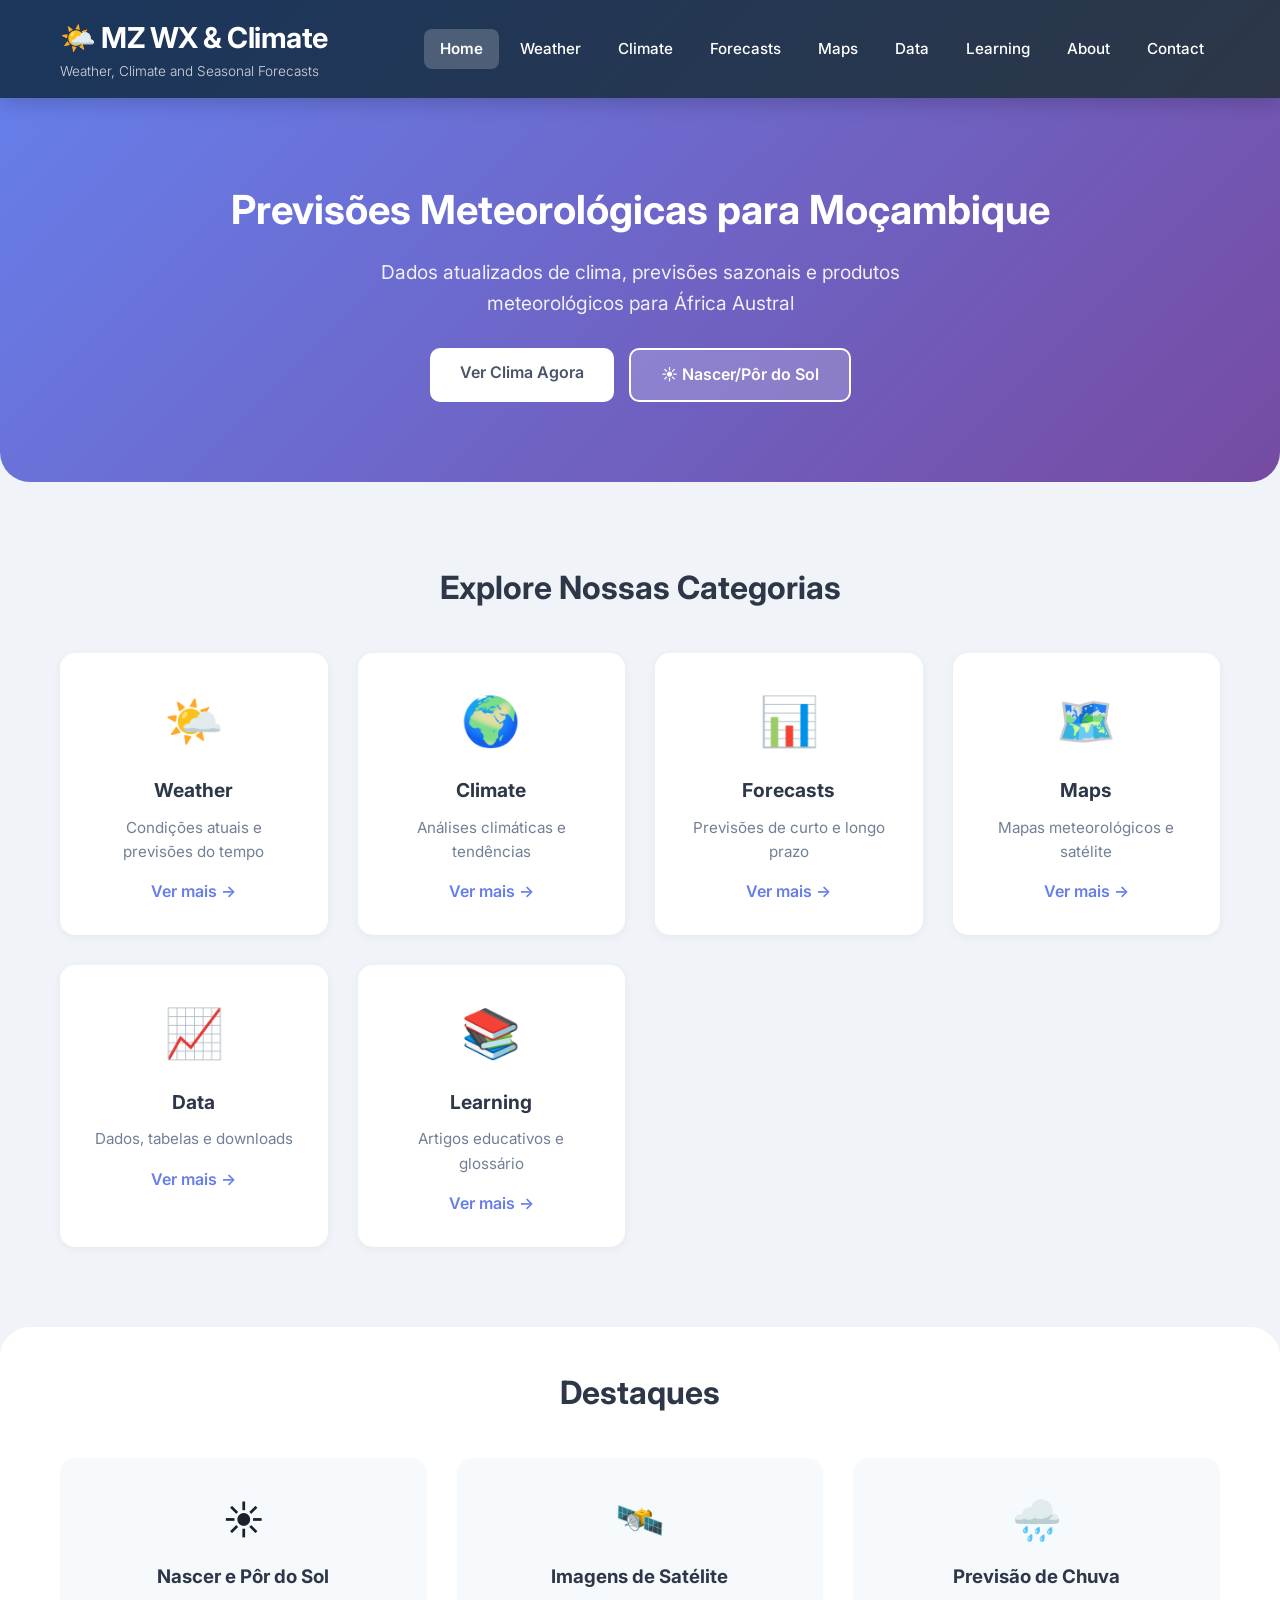
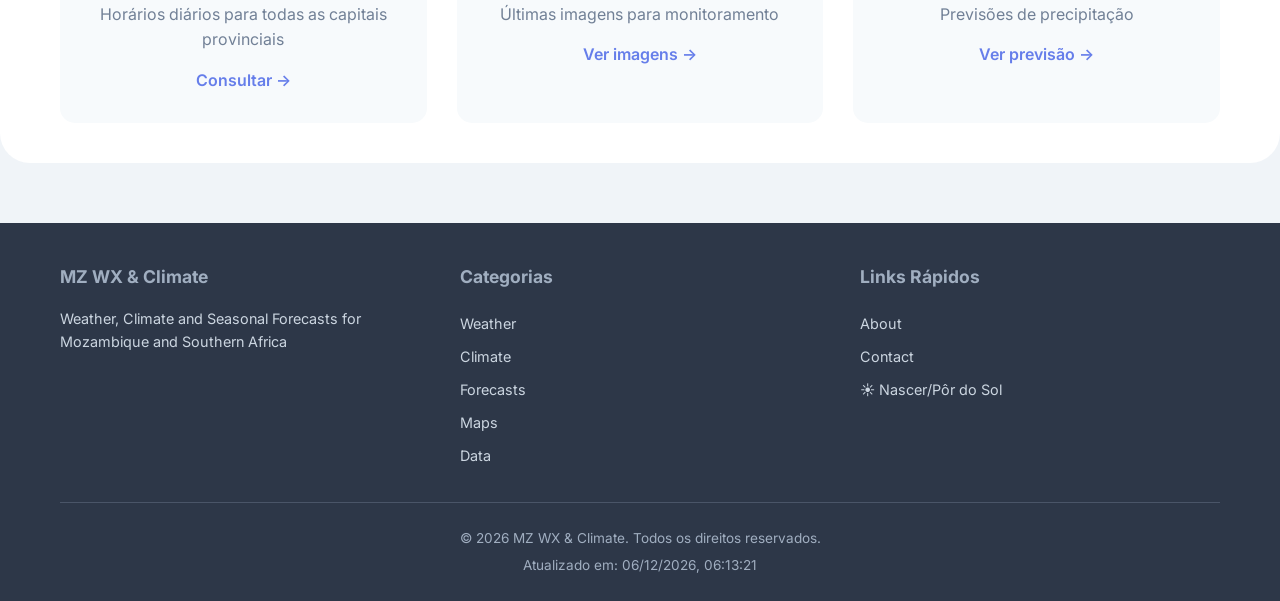
==== index.html @ d3ca43d7 "Initial website" ====
<!DOCTYPE html>
<html lang="pt">
<head>
    <meta charset="UTF-8">
    <meta name="viewport" content="width=device-width, initial-scale=1.0">
    <title>MZ WX & Climate - Home</title>
    <link rel="stylesheet" href="assets/css/style.css">
    <link href="https://fonts.googleapis.com/css2?family=Inter:wght@300;400;600;700&display=swap" rel="stylesheet">
</head>
<body>
    <header class="site-header">
        <div class="container">
            <div class="header-content">
                <div class="logo">
                    <h1>🌤️ MZ WX & Climate</h1>
                    <span class="tagline">Weather, Climate and Seasonal Forecasts</span>
                </div>
                <nav class="main-nav">
                    <ul>
                        <li><a href="index.html" class="active">Home</a></li>
                        <li><a href="weather/">Weather</a></li>
                        <li><a href="climate/">Climate</a></li>
                        <li><a href="forecasts/">Forecasts</a></li>
                        <li><a href="maps/">Maps</a></li>
                        <li><a href="data/">Data</a></li>
                        <li><a href="learning/">Learning</a></li>
                        <li><a href="about/">About</a></li>
                        <li><a href="contact/">Contact</a></li>
                    </ul>
                </nav>
            </div>
        </div>
    </header>

    <main>
        <section class="hero">
            <div class="container">
                <div class="hero-content">
                    <h2>Previsões Meteorológicas para Moçambique</h2>
                    <p>Dados atualizados de clima, previsões sazonais e produtos meteorológicos para África Austral</p>
                    <div class="hero-buttons">
                        <a href="weather/" class="btn-primary">Ver Clima Agora</a>
                        <a href="astronomy/sun.html" class="btn-secondary">☀️ Nascer/Pôr do Sol</a>
                    </div>
                </div>
            </div>
        </section>

        <section class="features">
            <div class="container">
                <h2 class="section-title">Explore Nossas Categorias</h2>
                <div class="features-grid">
                    <div class="feature-card">
                        <div class="feature-icon">🌤️</div>
                        <h3>Weather</h3>
                        <p>Condições atuais e previsões do tempo</p>
                        <a href="weather/" class="feature-link">Ver mais →</a>
                    </div>
                    <div class="feature-card">
                        <div class="feature-icon">🌍</div>
                        <h3>Climate</h3>
                        <p>Análises climáticas e tendências</p>
                        <a href="climate/" class="feature-link">Ver mais →</a>
                    </div>
                    <div class="feature-card">
                        <div class="feature-icon">📊</div>
                        <h3>Forecasts</h3>
                        <p>Previsões de curto e longo prazo</p>
                        <a href="forecasts/" class="feature-link">Ver mais →</a>
                    </div>
                    <div class="feature-card">
                        <div class="feature-icon">🗺️</div>
                        <h3>Maps</h3>
                        <p>Mapas meteorológicos e satélite</p>
                        <a href="maps/" class="feature-link">Ver mais →</a>
                    </div>
                    <div class="feature-card">
                        <div class="feature-icon">📈</div>
                        <h3>Data</h3>
                        <p>Dados, tabelas e downloads</p>
                        <a href="data/" class="feature-link">Ver mais →</a>
                    </div>
                    <div class="feature-card">
                        <div class="feature-icon">📚</div>
                        <h3>Learning</h3>
                        <p>Artigos educativos e glossário</p>
                        <a href="learning/" class="feature-link">Ver mais →</a>
                    </div>
                </div>
            </div>
        </section>

        <section class="highlights">
            <div class="container">
                <h2 class="section-title">Destaques</h2>
                <div class="highlights-grid">
                    <div class="highlight-card">
                        <span class="highlight-icon">☀️</span>
                        <h3>Nascer e Pôr do Sol</h3>
                        <p>Horários diários para todas as capitais provinciais</p>
                        <a href="astronomy/sun.html" class="highlight-link">Consultar →</a>
                    </div>
                    <div class="highlight-card">
                        <span class="highlight-icon">🛰️</span>
                        <h3>Imagens de Satélite</h3>
                        <p>Últimas imagens para monitoramento</p>
                        <a href="maps/" class="highlight-link">Ver imagens →</a>
                    </div>
                    <div class="highlight-card">
                        <span class="highlight-icon">🌧️</span>
                        <h3>Previsão de Chuva</h3>
                        <p>Previsões de precipitação</p>
                        <a href="forecasts/" class="highlight-link">Ver previsão →</a>
                    </div>
                </div>
            </div>
        </section>
    </main>

    <footer class="site-footer">
        <div class="container">
            <div class="footer-content">
                <div class="footer-section">
                    <h4>MZ WX & Climate</h4>
                    <p>Weather, Climate and Seasonal Forecasts for Mozambique and Southern Africa</p>
                </div>
                <div class="footer-section">
                    <h4>Categorias</h4>
                    <ul>
                        <li><a href="weather/">Weather</a></li>
                        <li><a href="climate/">Climate</a></li>
                        <li><a href="forecasts/">Forecasts</a></li>
                        <li><a href="maps/">Maps</a></li>
                        <li><a href="data/">Data</a></li>
                    </ul>
                </div>
                <div class="footer-section">
                    <h4>Links Rápidos</h4>
                    <ul>
                        <li><a href="about/">About</a></li>
                        <li><a href="contact/">Contact</a></li>
                        <li><a href="astronomy/sun.html">☀️ Nascer/Pôr do Sol</a></li>
                    </ul>
                </div>
            </div>
            <div class="footer-bottom">
                <p>&copy; 2026 MZ WX & Climate. Todos os direitos reservados.</p>
                <p>Atualizado em: <span id="footer-update"></span></p>
            </div>
        </div>
    </footer>

    <script src="assets/js/main.js"></script>
</body>
</html>
---- assets/css/style.css ----
/* ============================================
   ESTILOS PRINCIPAIS - MZ WX & Climate
   ============================================ */

* {
    margin: 0;
    padding: 0;
    box-sizing: border-box;
}

body {
    font-family: 'Inter', -apple-system, BlinkMacSystemFont, 'Segoe UI', Roboto, sans-serif;
    background: #f0f4f8;
    color: #1a202c;
    line-height: 1.6;
}

.container {
    max-width: 1200px;
    margin: 0 auto;
    padding: 0 20px;
}

a {
    text-decoration: none;
    color: inherit;
}

/* ============================================
   HEADER E NAVEGAÇÃO
   ============================================ */
.site-header {
    background: linear-gradient(135deg, #1a365d 0%, #2d3748 100%);
    color: white;
    padding: 15px 0;
    box-shadow: 0 4px 20px rgba(0,0,0,0.2);
    position: sticky;
    top: 0;
    z-index: 1000;
}

.header-content {
    display: flex;
    justify-content: space-between;
    align-items: center;
    flex-wrap: wrap;
    gap: 20px;
}

.logo h1 {
    font-size: 1.8rem;
    font-weight: 700;
    letter-spacing: -0.5px;
}

.logo .tagline {
    font-size: 0.85rem;
    opacity: 0.8;
    font-weight: 300;
    display: block;
}

.main-nav ul {
    list-style: none;
    display: flex;
    gap: 5px;
    flex-wrap: wrap;
}

.main-nav ul li a {
    padding: 8px 16px;
    border-radius: 8px;
    transition: all 0.3s ease;
    font-weight: 500;
    font-size: 0.95rem;
    display: block;
}

.main-nav ul li a:hover {
    background: rgba(255,255,255,0.15);
}

.main-nav ul li a.active {
    background: rgba(255,255,255,0.2);
    font-weight: 600;
}

/* ============================================
   HERO
   ============================================ */
.hero {
    background: linear-gradient(135deg, #667eea 0%, #764ba2 100%);
    color: white;
    padding: 80px 20px;
    text-align: center;
    border-radius: 0 0 30px 30px;
    margin-bottom: 40px;
}

.hero-content h2 {
    font-size: 2.5rem;
    font-weight: 700;
    margin-bottom: 15px;
}

.hero-content p {
    font-size: 1.2rem;
    opacity: 0.9;
    max-width: 600px;
    margin: 0 auto 30px;
}

.hero-buttons {
    display: flex;
    gap: 15px;
    justify-content: center;
    flex-wrap: wrap;
}

.btn-primary {
    padding: 12px 30px;
    background: white;
    color: #4a5568;
    border-radius: 10px;
    font-weight: 600;
    transition: all 0.3s ease;
    display: inline-block;
}

.btn-primary:hover {
    transform: translateY(-2px);
    box-shadow: 0 10px 30px rgba(0,0,0,0.2);
}

.btn-secondary {
    padding: 12px 30px;
    background: rgba(255,255,255,0.2);
    color: white;
    border: 2px solid white;
    border-radius: 10px;
    font-weight: 600;
    transition: all 0.3s ease;
    display: inline-block;
}

.btn-secondary:hover {
    background: white;
    color: #4a5568;
    transform: translateY(-2px);
}

/* ============================================
   FEATURES / CATEGORIAS
   ============================================ */
.section-title {
    text-align: center;
    font-size: 2rem;
    font-weight: 700;
    color: #2d3748;
    margin-bottom: 40px;
}

.features {
    padding: 40px 0;
}

.features-grid {
    display: grid;
    grid-template-columns: repeat(auto-fit, minmax(250px, 1fr));
    gap: 30px;
}

.feature-card {
    background: white;
    padding: 30px;
    border-radius: 15px;
    box-shadow: 0 2px 10px rgba(0,0,0,0.05);
    transition: all 0.3s ease;
    text-align: center;
}

.feature-card:hover {
    transform: translateY(-5px);
    box-shadow: 0 10px 30px rgba(0,0,0,0.1);
}

.feature-icon {
    font-size: 3rem;
    margin-bottom: 15px;
}

.feature-card h3 {
    font-size: 1.2rem;
    color: #2d3748;
    margin-bottom: 10px;
}

.feature-card p {
    color: #718096;
    font-size: 0.95rem;
    margin-bottom: 15px;
}

.feature-link {
    color: #667eea;
    font-weight: 600;
    transition: all 0.3s ease;
}

.feature-link:hover {
    color: #5a67d8;
}

/* ============================================
   HIGHLIGHTS
   ============================================ */
.highlights {
    padding: 40px 0;
    background: white;
    border-radius: 30px;
    margin: 40px 0;
}

.highlights-grid {
    display: grid;
    grid-template-columns: repeat(auto-fit, minmax(280px, 1fr));
    gap: 30px;
}

.highlight-card {
    text-align: center;
    padding: 30px;
    border-radius: 15px;
    background: #f7fafc;
    transition: all 0.3s ease;
}

.highlight-card:hover {
    background: #edf2f7;
    transform: translateY(-3px);
}

.highlight-icon {
    font-size: 2.5rem;
    display: block;
    margin-bottom: 10px;
}

.highlight-card h3 {
    color: #2d3748;
    margin-bottom: 10px;
}

.highlight-card p {
    color: #718096;
    margin-bottom: 15px;
}

.highlight-link {
    color: #667eea;
    font-weight: 600;
}

.highlight-link:hover {
    color: #5a67d8;
}

/* ============================================
   PAGE HEADER
   ============================================ */
.page-header {
    text-align: center;
    padding: 40px 0;
}

.page-header h1 {
    font-size: 2.5rem;
    color: #2d3748;
    font-weight: 700;
}

.page-header p {
    color: #718096;
    font-size: 1.1rem;
}

/* ============================================
   DATA GRID
   ============================================ */
.data-grid {
    display: grid;
    grid-template-columns: repeat(auto-fit, minmax(300px, 1fr));
    gap: 30px;
    padding: 20px 0;
}

.data-card {
    background: white;
    padding: 30px;
    border-radius: 15px;
    box-shadow: 0 2px 10px rgba(0,0,0,0.05);
    transition: all 0.3s ease;
}

.data-card:hover {
    transform: translateY(-5px);
    box-shadow: 0 10px 30px rgba(0,0,0,0.1);
}

.data-card.featured {
    border: 2px solid #667eea;
    background: linear-gradient(135deg, #f7fafc 0%, #ebf4ff 100%);
}

.data-icon {
    font-size: 2.5rem;
    display: block;
    margin-bottom: 15px;
}

.data-card h2 {
    font-size: 1.3rem;
    color: #2d3748;
    margin-bottom: 10px;
}

.data-card p {
    color: #718096;
    margin-bottom: 15px;
}

.data-features {
    display: flex;
    gap: 10px;
    flex-wrap: wrap;
}

.data-features span {
    background: #ebf4ff;
    color: #4a5568;
    padding: 4px 12px;
    border-radius: 20px;
    font-size: 0.8rem;
    font-weight: 600;
}

/* ============================================
   FOOTER
   ============================================ */
.site-footer {
    background: #2d3748;
    color: white;
    padding: 40px 0 20px;
    margin-top: 60px;
}

.footer-content {
    display: grid;
    grid-template-columns: repeat(auto-fit, minmax(200px, 1fr));
    gap: 40px;
    margin-bottom: 30px;
}

.footer-section h4 {
    font-size: 1.1rem;
    margin-bottom: 15px;
    color: #a0aec0;
}

.footer-section p,
.footer-section li {
    color: #cbd5e0;
    font-size: 0.9rem;
}

.footer-section ul {
    list-style: none;
}

.footer-section ul li {
    padding: 5px 0;
}

.footer-section ul li a:hover {
    color: white;
}

.footer-bottom {
    border-top: 1px solid #4a5568;
    padding-top: 20px;
    text-align: center;
    color: #a0aec0;
    font-size: 0.85rem;
}

.footer-bottom p {
    margin: 5px 0;
}

/* ============================================
   RESPONSIVIDADE
   ============================================ */
@media (max-width: 768px) {
    .header-content {
        flex-direction: column;
        text-align: center;
    }
    
    .main-nav ul {
        justify-content: center;
    }
    
    .main-nav ul li a {
        padding: 6px 12px;
        font-size: 0.85rem;
    }
    
    .hero {
        padding: 50px 20px;
    }
    
    .hero-content h2 {
        font-size: 1.8rem;
    }
    
    .hero-content p {
        font-size: 1rem;
    }
    
    .features-grid {
        grid-template-columns: 1fr;
    }
    
    .highlights-grid {
        grid-template-columns: 1fr;
    }
    
    .data-grid {
        grid-template-columns: 1fr;
    }
    
    .footer-content {
        grid-template-columns: 1fr;
        text-align: center;
    }
    
    .page-header h1 {
        font-size: 1.8rem;
    }
}

@media (max-width: 480px) {
    .logo h1 {
        font-size: 1.4rem;
    }
    
    .main-nav ul {
        flex-direction: column;
        gap: 5px;
    }
    
    .main-nav ul li a {
        padding: 8px 12px;
        font-size: 0.9rem;
    }
}
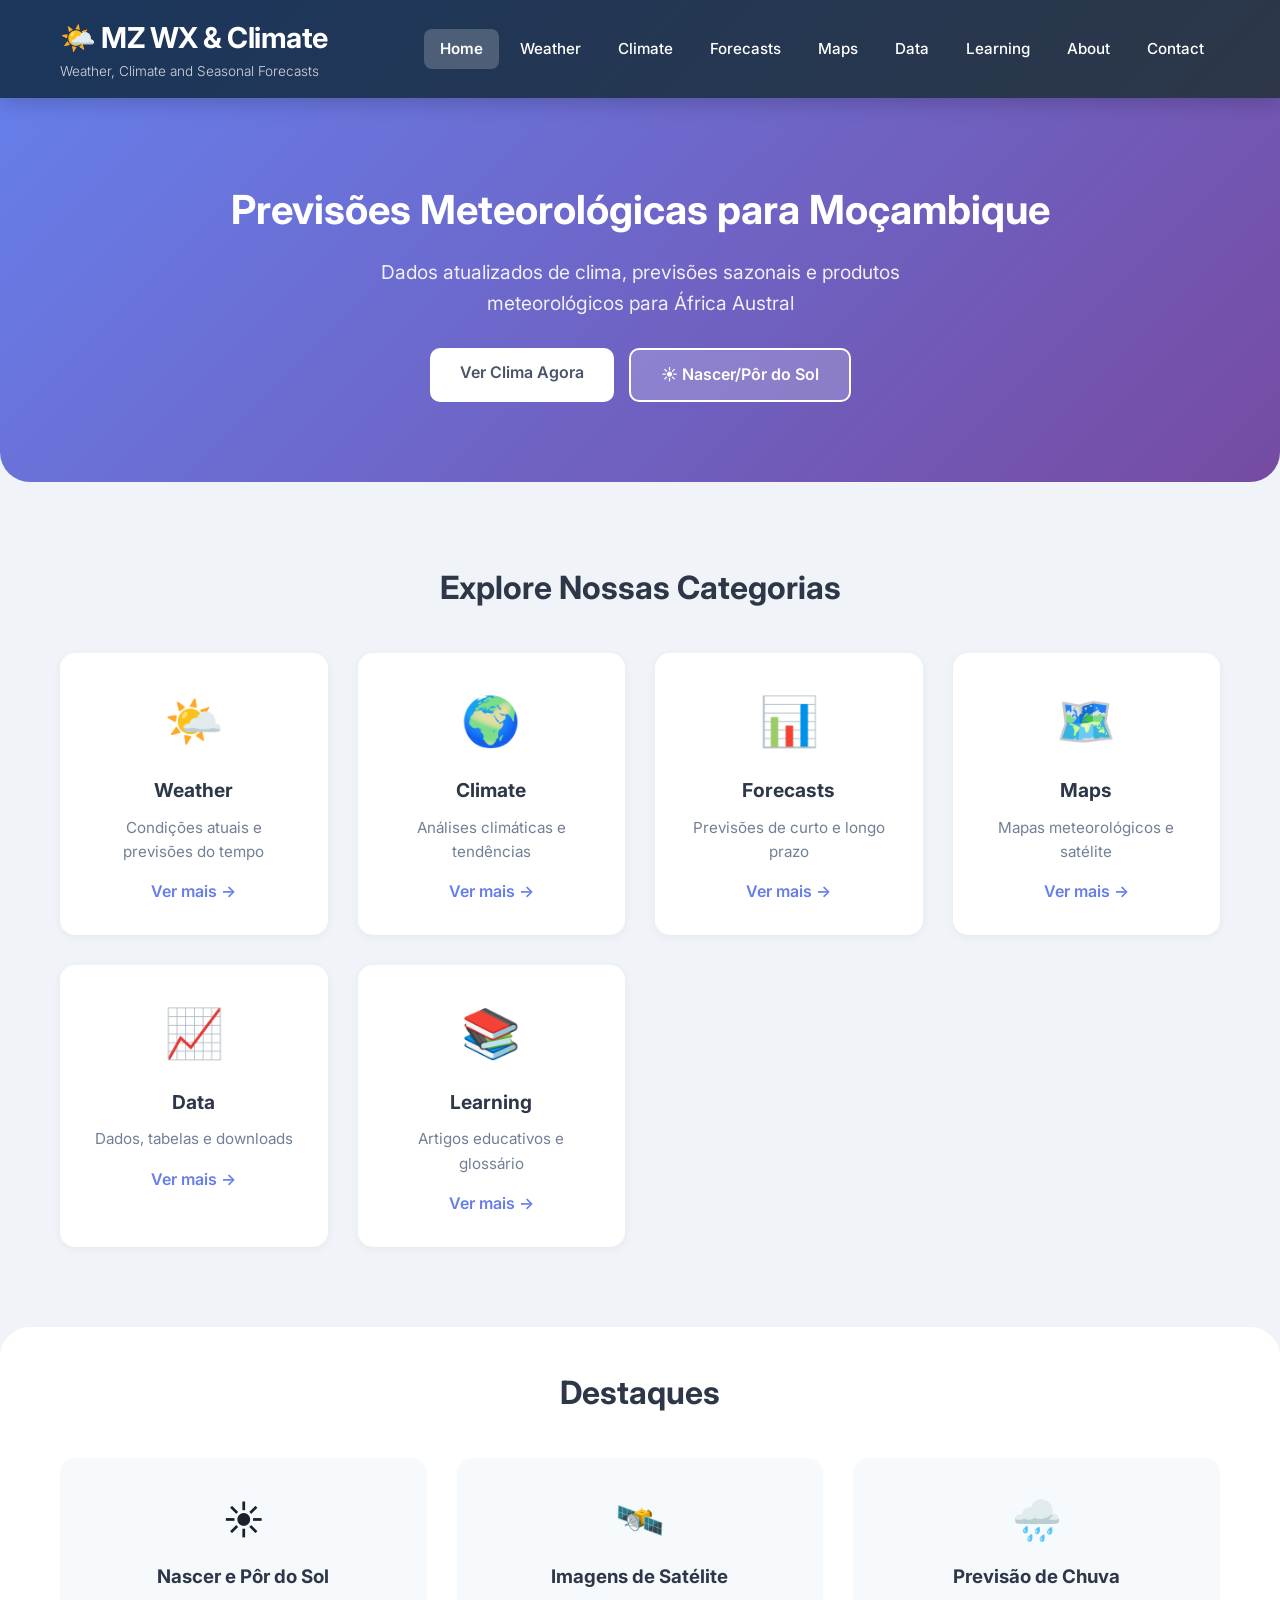
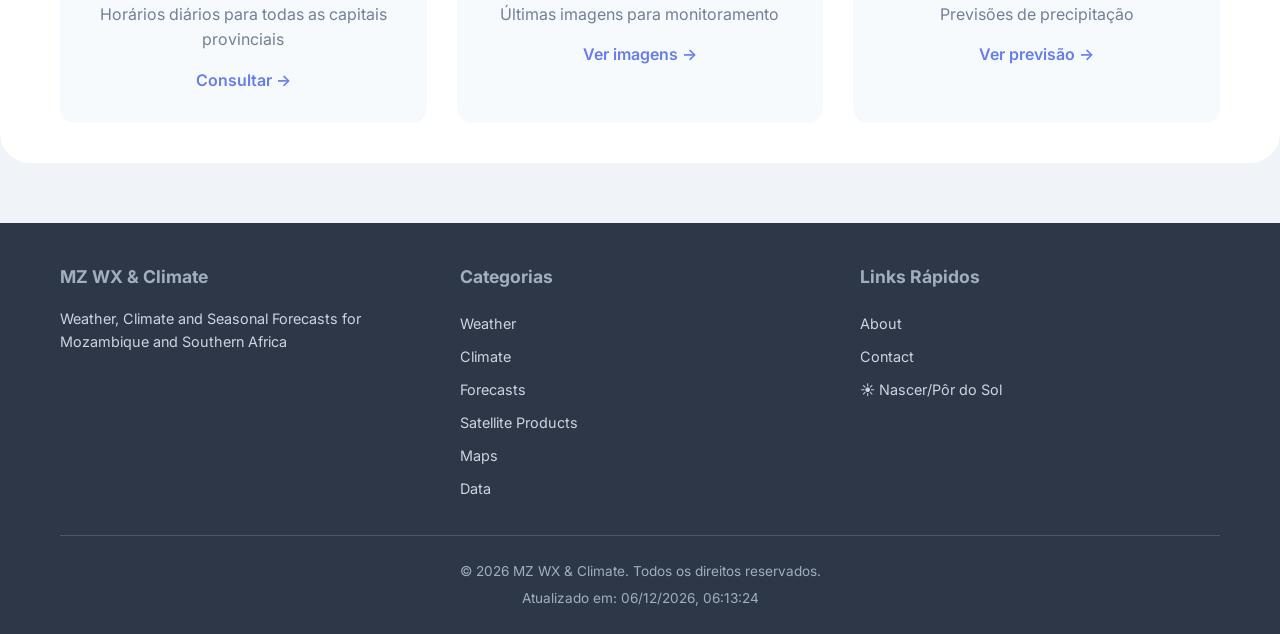
==== commit 267a5f04: "Add EUMETSAT LSA SAF satellite products page" ====
--- a/index.html
+++ b/index.html
@@ -130,6 +130,7 @@
                         <li><a href="weather/">Weather</a></li>
                         <li><a href="climate/">Climate</a></li>
                         <li><a href="forecasts/">Forecasts</a></li>
+                        <li><a href="lsasaf/">Satellite Products</a></li>
                         <li><a href="maps/">Maps</a></li>
                         <li><a href="data/">Data</a></li>
                     </ul>
